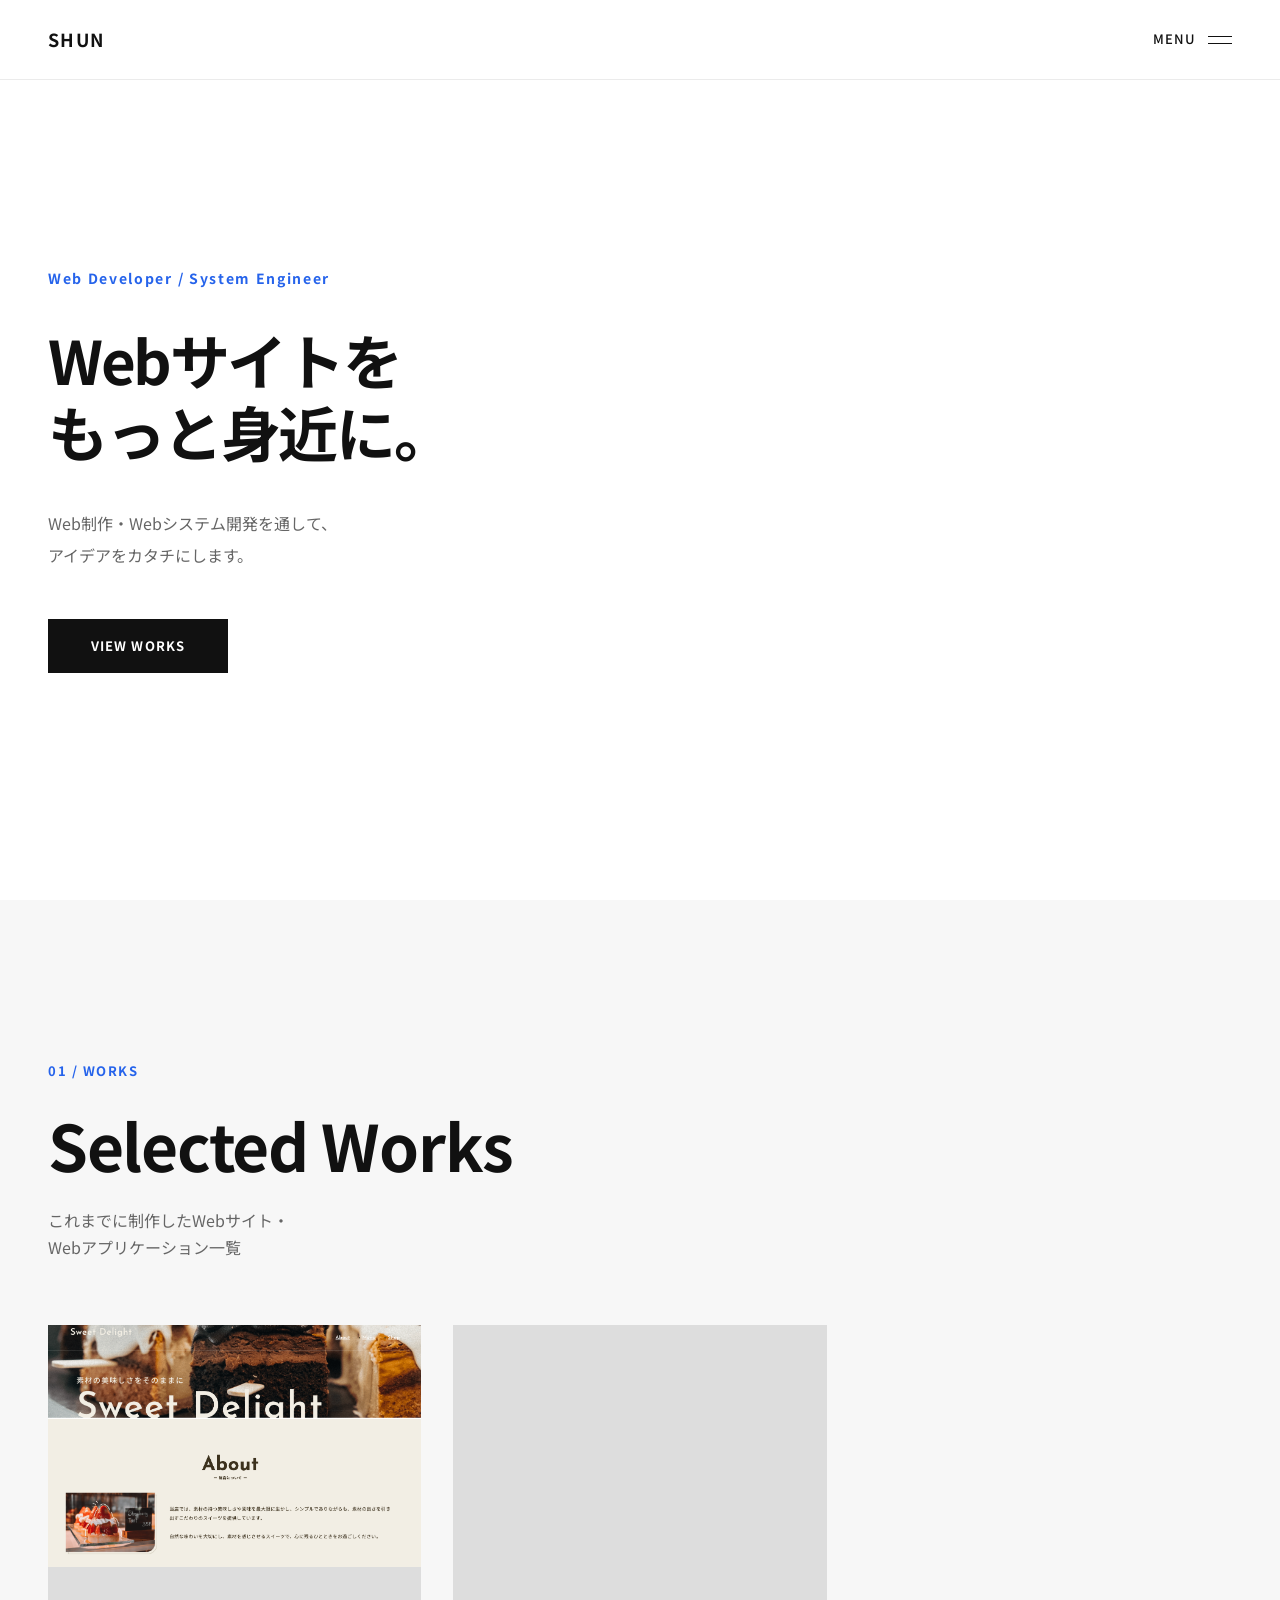
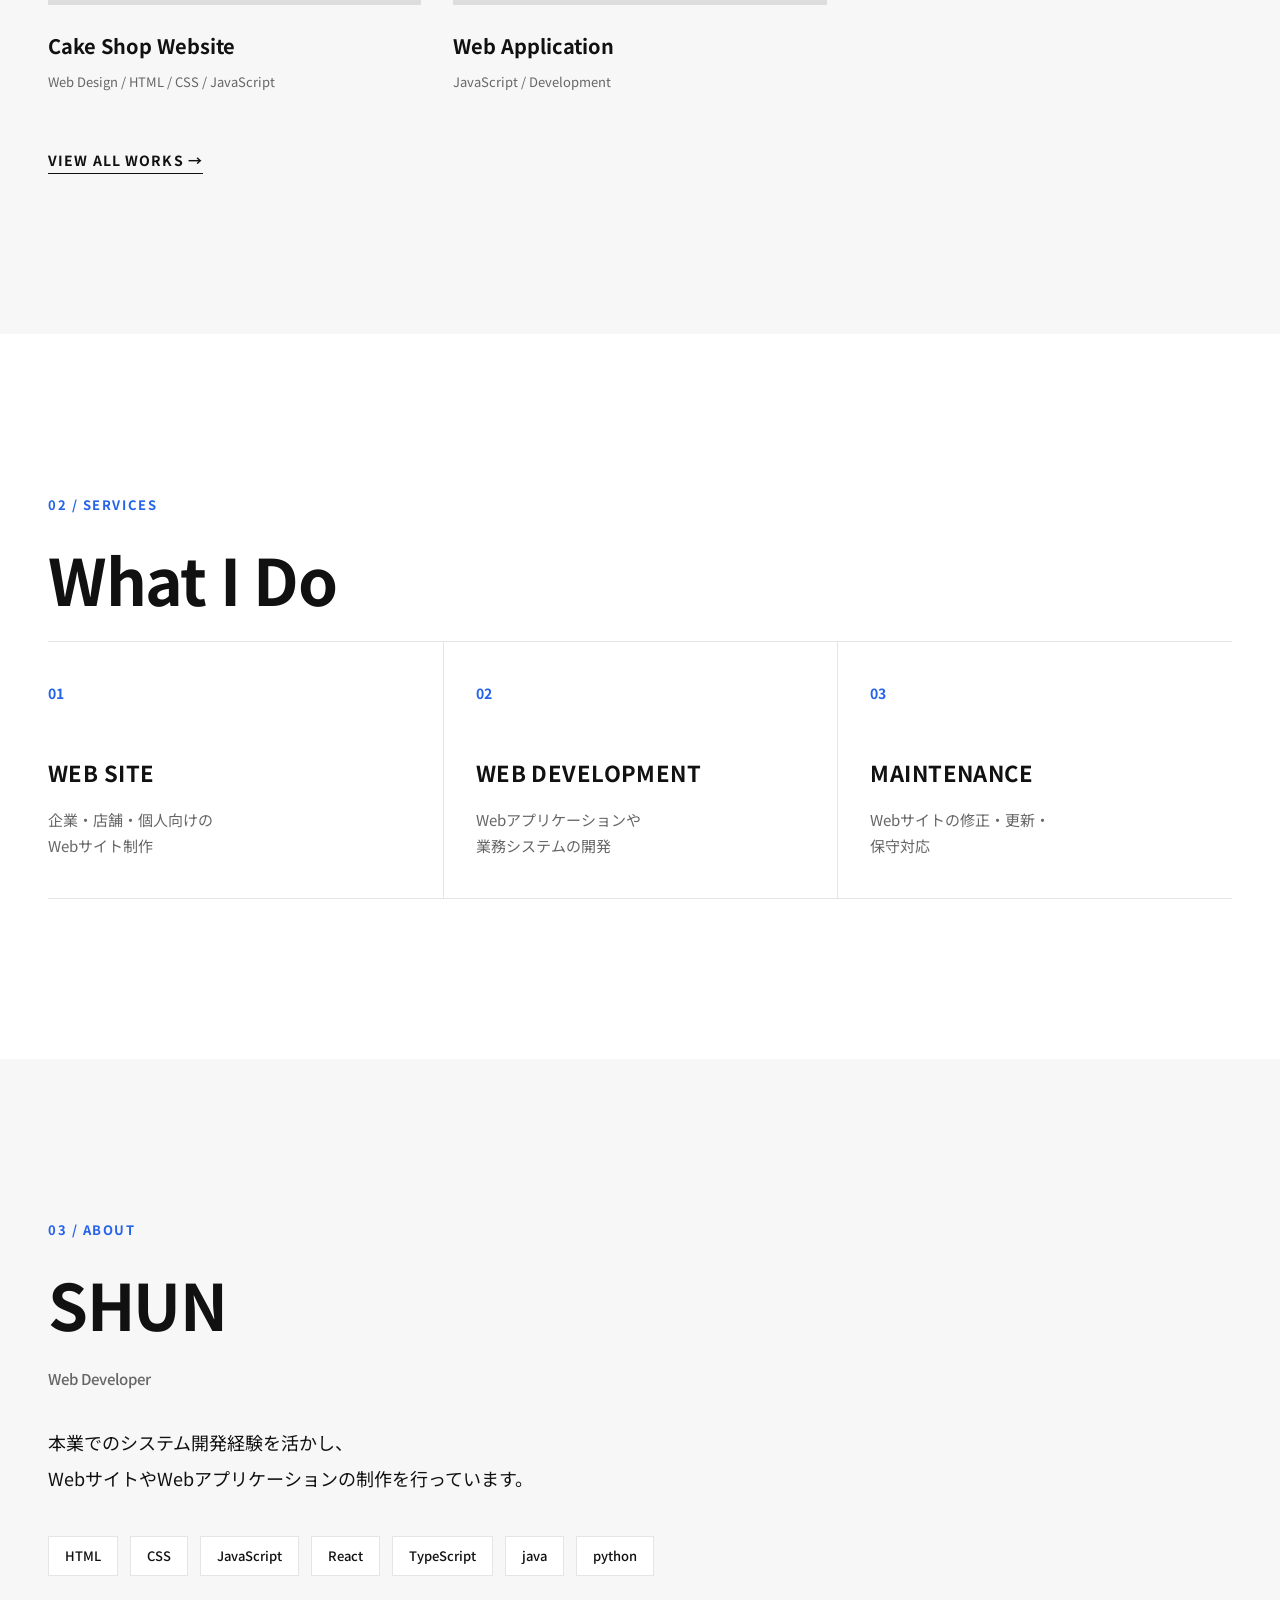
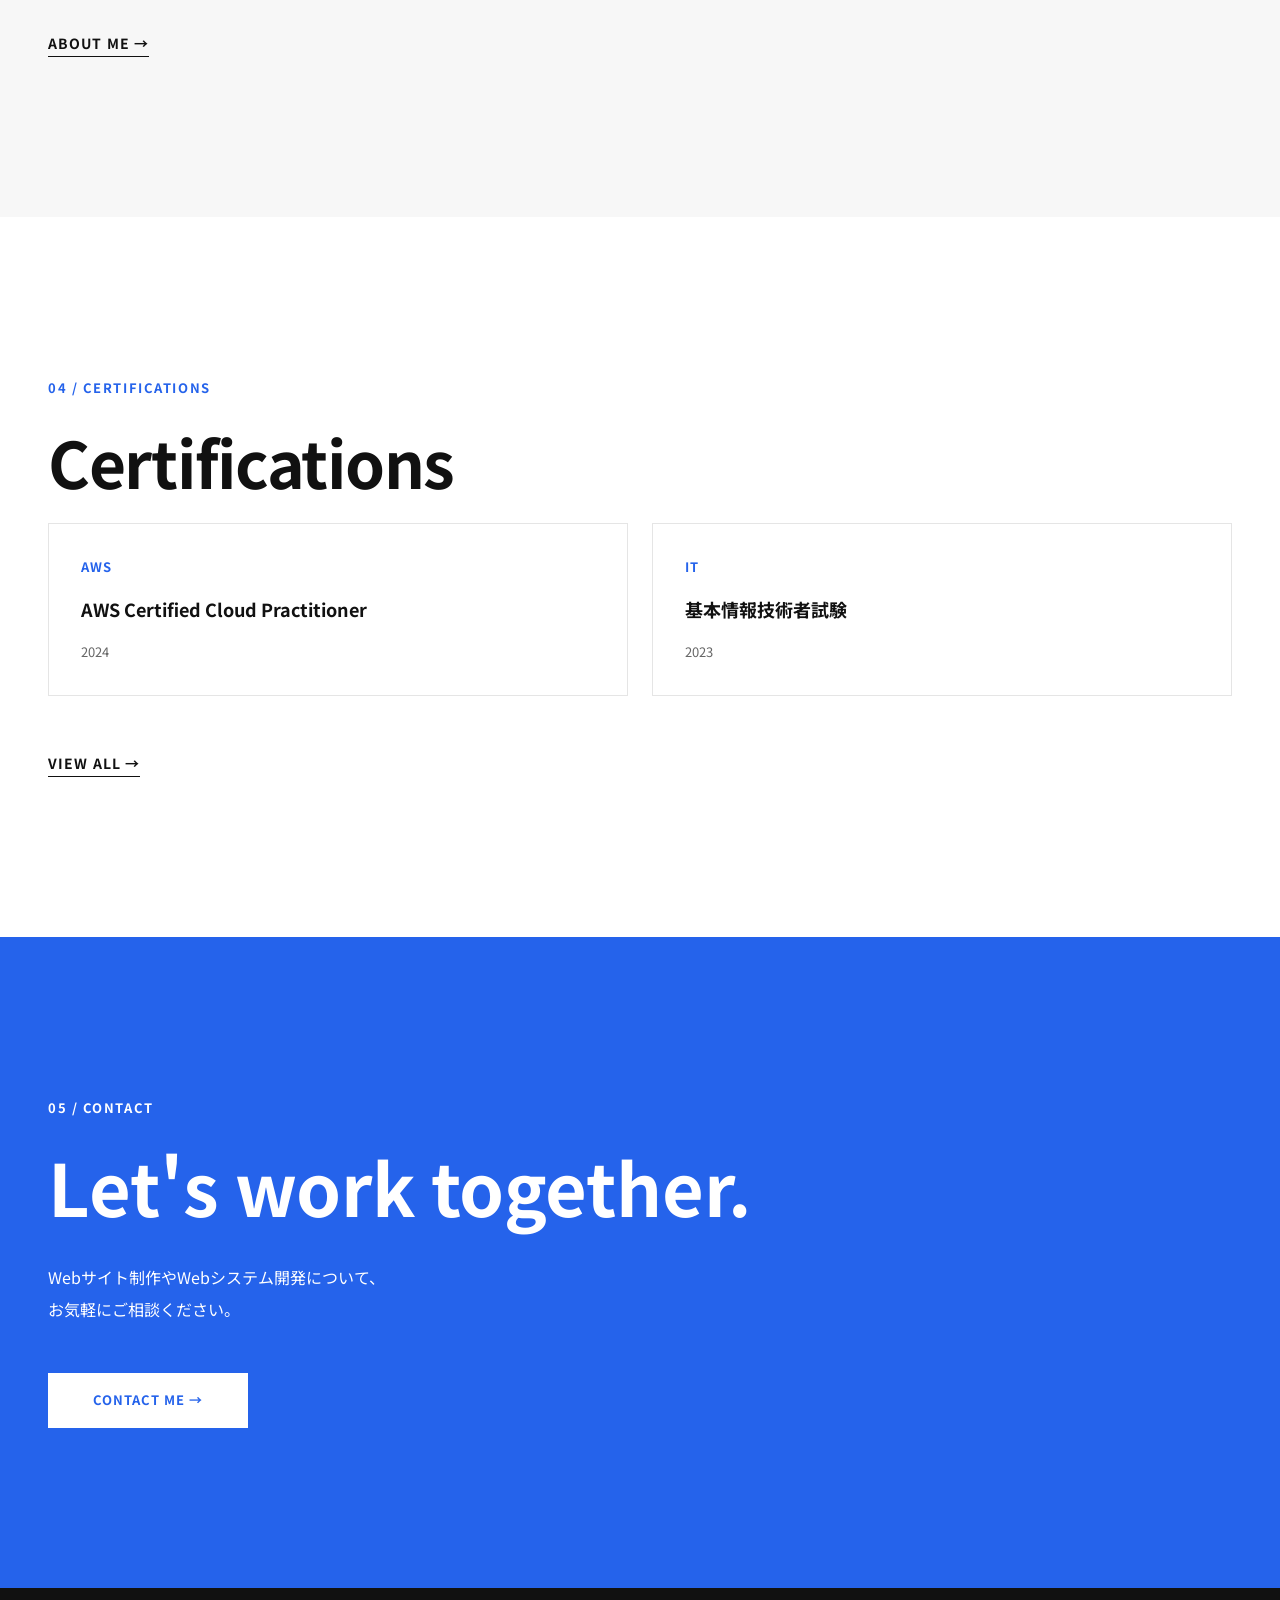
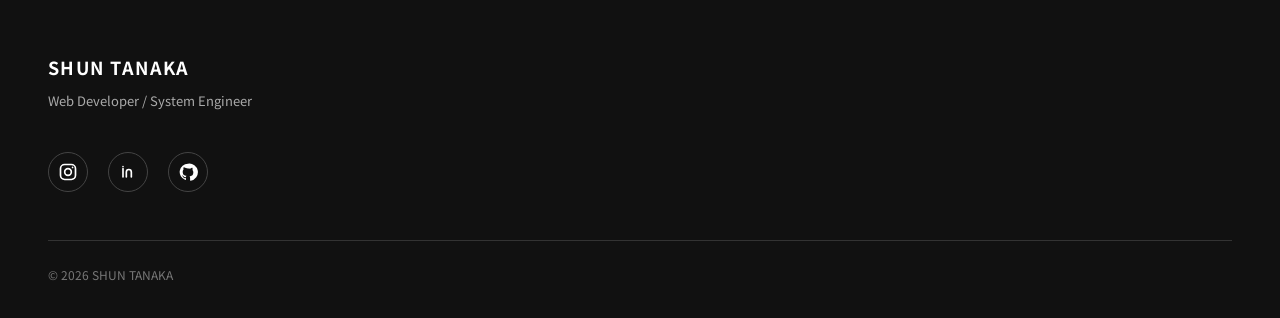
==== index.html @ af40bf5e "fix directry" ====
<!doctype html>
<html lang="ja">
  <head>
    <meta charset="UTF-8" />
    <meta name="viewport" content="width=device-width, initial-scale=1.0" />

    <title>SHUN | Web Developer</title>

    <!-- Google Fonts -->
    <link rel="preconnect" href="https://fonts.googleapis.com" />
    <link rel="preconnect" href="https://fonts.gstatic.com" crossorigin />
    <link
      href="https://fonts.googleapis.com/css2?family=Noto+Sans+JP:wght@400;500;700&display=swap"
      rel="stylesheet"
    />

    <!-- CSS -->
    <link rel="stylesheet" href="../css/style.css" />

    <!-- JavaScript -->
    <script src="../js/main.js" defer></script>
  </head>

  <body>
    <div id="header"></div>
    <!-- Main -->
    <main>
      <!-- Hero -->
      <section id="hero" class="hero">
        <div class="hero__inner">
          <p class="hero__eyebrow">Web Developer / System Engineer</p>

          <h1 class="hero__title">
            Webサイトを<br />
            もっと身近に。
          </h1>

          <p class="hero__description">
            Web制作・Webシステム開発を通して、<br />
            アイデアをカタチにします。
          </p>

          <a href="./works.html" class="hero__button"> VIEW WORKS </a>
        </div>
      </section>

      <!-- Works -->
      <section id="works" class="works">
        <div class="section__inner">
          <p class="section__eyebrow">01 / WORKS</p>

          <h2 class="section__title">Selected Works</h2>

          <p class="section__description">
            これまでに制作したWebサイト・<br />
            Webアプリケーション一覧
          </p>

          <div class="works__list">
            <article class="works__item">
              <a
                href="https://shun-0213.github.io/cake-shop/"
                target="_blank"
                rel="noopener noreferrer"
              >
                <div class="works__image">
                  <img src="../img/cake-shop.png" alt="Cake Shop Website" />
                </div>

                <h3 class="works__title">Cake Shop Website</h3>

                <p class="works__category">
                  Web Design / HTML / CSS / JavaScript
                </p>
              </a>
            </article>

            <article class="works__item">
              <a href="./works.html">
                <div class="works__image">
                  <!-- Project Image -->
                </div>

                <h3 class="works__title">Web Application</h3>

                <p class="works__category">JavaScript / Development</p>
              </a>
            </article>
          </div>

          <a href="./works.html" class="section__link"> VIEW ALL WORKS → </a>
        </div>
      </section>

      <!-- Services -->
      <section id="services" class="services">
        <div class="section__inner">
          <p class="section__eyebrow">02 / SERVICES</p>

          <h2 class="section__title">What I Do</h2>

          <div class="services__list">
            <article class="services__item">
              <span class="services__number">01</span>

              <h3 class="services__title">WEB SITE</h3>

              <p class="services__description">
                企業・店舗・個人向けの<br />
                Webサイト制作
              </p>
            </article>

            <article class="services__item">
              <span class="services__number">02</span>

              <h3 class="services__title">WEB DEVELOPMENT</h3>

              <p class="services__description">
                Webアプリケーションや<br />
                業務システムの開発
              </p>
            </article>

            <article class="services__item">
              <span class="services__number">03</span>

              <h3 class="services__title">MAINTENANCE</h3>

              <p class="services__description">
                Webサイトの修正・更新・<br />
                保守対応
              </p>
            </article>
          </div>
        </div>
      </section>

      <!-- About -->
      <section id="about" class="about">
        <div class="section__inner">
          <p class="section__eyebrow">03 / ABOUT</p>

          <h2 class="section__title">SHUN</h2>

          <p class="about__role">Web Developer</p>

          <p class="about__description">
            本業でのシステム開発経験を活かし、<br />
            WebサイトやWebアプリケーションの制作を行っています。
          </p>

          <div class="about__skills">
            <span>HTML</span>
            <span>CSS</span>
            <span>JavaScript</span>
            <span>React</span>
            <span>TypeScript</span>
            <span>java</span>
            <span>python</span>
          </div>

          <a href="./about.html" class="section__link"> ABOUT ME → </a>
        </div>
      </section>

      <!-- Certifications -->
      <section id="certifications" class="certifications">
        <div class="section__inner">
          <p class="section__eyebrow">04 / CERTIFICATIONS</p>

          <h2 class="section__title">Certifications</h2>

          <div class="certifications__list">
            <article class="certifications__item">
              <p class="certifications__category">AWS</p>

              <h3 class="certifications__title">
                AWS Certified Cloud Practitioner
              </h3>

              <p class="certifications__year">2024</p>
            </article>

            <article class="certifications__item">
              <p class="certifications__category">IT</p>

              <h3 class="certifications__title">基本情報技術者試験</h3>

              <p class="certifications__year">2023</p>
            </article>
          </div>

          <a href="./about.html" class="section__link"> VIEW ALL → </a>
        </div>
      </section>

      <!-- Contact -->
      <section id="contact" class="contact">
        <div class="section__inner">
          <p class="section__eyebrow">05 / CONTACT</p>

          <h2 class="contact__title">Let's work together.</h2>

          <p class="contact__description">
            Webサイト制作やWebシステム開発について、<br />
            お気軽にご相談ください。
          </p>

          <a href="./contact.html" class="contact__button"> CONTACT ME → </a>
        </div>
      </section>
    </main>

    <!-- Footer -->
    <div id="footer"></div>
  </body>
</html>
---- css/style.css ----
/* ========================================
   Reset
======================================== */

* {
  margin: 0;
  padding: 0;
  box-sizing: border-box;
}

html {
  scroll-behavior: smooth;
}

body {
  font-family: "Noto Sans JP", sans-serif;
  color: #111111;
  background-color: #ffffff;
  line-height: 1.7;
}

a {
  color: inherit;
  text-decoration: none;
}

button {
  font: inherit;
}

img {
  display: block;
  max-width: 100%;
}

/* ========================================
   Variables
======================================== */

:root {
  --color-primary: #2563eb;
  --color-text: #111111;
  --color-text-sub: #666666;
  --color-background: #ffffff;
  --color-background-sub: #f7f7f7;
  --color-border: #e5e5e5;

  --max-width: 1200px;
  --spacing-section: 160px;
}

/* ========================================
   Common
======================================== */

.section__inner {
  width: min(100% - 96px, var(--max-width));
  margin: 0 auto;
}

.section__eyebrow {
  margin-bottom: 24px;

  color: var(--color-primary);
  font-size: 13px;
  font-weight: 700;
  letter-spacing: 0.12em;
}

.section__title {
  margin-bottom: 24px;

  font-size: clamp(36px, 5vw, 64px);
  font-weight: 700;
  line-height: 1.2;
  letter-spacing: -0.02em;
}

.section__description {
  margin-bottom: 64px;

  color: var(--color-text-sub);
  font-size: 16px;
}

.section__link {
  display: inline-block;
  margin-top: 56px;

  color: var(--color-text);
  font-size: 14px;
  font-weight: 700;
  letter-spacing: 0.08em;

  border-bottom: 1px solid var(--color-text);

  transition:
    color 0.3s ease,
    border-color 0.3s ease;
}

.section__link:hover {
  color: var(--color-primary);
  border-color: var(--color-primary);
}

/* ========================================
   Header
======================================== */

.header {
  position: fixed;
  top: 0;
  left: 0;
  z-index: 1000;

  width: 100%;
  height: 80px;

  background-color: rgba(255, 255, 255, 0.9);
  border-bottom: 1px solid rgba(0, 0, 0, 0.08);

  backdrop-filter: blur(10px);
}

.header__inner {
  display: flex;
  align-items: center;
  justify-content: space-between;

  width: min(100% - 96px, var(--max-width));
  height: 100%;
  margin: 0 auto;
}

.header__logo {
  font-size: 18px;
  font-weight: 700;
  letter-spacing: 0.08em;
}

.header__menu-button {
  display: flex;
  align-items: center;
  gap: 12px;

  padding: 0;

  color: var(--color-text);
  background-color: transparent;
  border: none;

  cursor: pointer;
}

.header__menu-text {
  font-size: 13px;
  font-weight: 500;
  letter-spacing: 0.08em;
}

.header__menu-icon {
  display: flex;
  flex-direction: column;
  justify-content: center;
  gap: 6px;

  width: 24px;
  height: 24px;
}

.header__menu-icon span {
  display: block;

  width: 24px;
  height: 1px;

  background-color: var(--color-text);

  transition:
    transform 0.3s ease,
    opacity 0.3s ease;
}

/* ========================================
   Header Navigation
======================================== */

.header__navigation {
  position: fixed;
  top: 80px;
  right: 0;

  width: min(400px, 100%);
  height: calc(100vh - 80px);

  padding: 48px;

  background-color: #ffffff;

  border-left: 1px solid var(--color-border);

  transform: translateX(100%);
  visibility: hidden;

  transition:
    transform 0.4s ease,
    visibility 0.4s ease;
}

.header__navigation-list {
  display: flex;
  flex-direction: column;
  gap: 28px;

  list-style: none;
}

.header__navigation-list a {
  display: inline-block;

  font-size: 24px;
  font-weight: 700;

  transition: color 0.3s ease;
}

.header__navigation-list a:hover {
  color: var(--color-primary);
}

/* Navigation Open */

.header.is-menu-open .header__navigation {
  transform: translateX(0);
  visibility: visible;
}

.header.is-menu-open .header__menu-icon span:first-child {
  transform: translateY(3.5px) rotate(45deg);
}

.header.is-menu-open .header__menu-icon span:last-child {
  transform: translateY(-3.5px) rotate(-45deg);
}

/* ========================================
   Hero
======================================== */

.hero {
  display: flex;
  align-items: center;

  min-height: 100vh;
  padding: 160px 0 120px;
}

.hero__inner {
  width: min(100% - 96px, var(--max-width));
  margin: 0 auto;
}

.hero__eyebrow {
  margin-bottom: 32px;

  color: var(--color-primary);
  font-size: 14px;
  font-weight: 700;
  letter-spacing: 0.12em;
}

.hero__title {
  margin-bottom: 40px;

  font-size: 60px;
  font-weight: 700;
  line-height: 1.2;
  letter-spacing: -0.04em;
}

.hero__description {
  margin-bottom: 48px;

  color: var(--color-text-sub);
  font-size: 16px;
  line-height: 2;
}

.hero__button {
  display: inline-flex;
  align-items: center;
  justify-content: center;

  min-width: 180px;
  padding: 16px 28px;

  color: #ffffff;
  background-color: var(--color-text);

  font-size: 13px;
  font-weight: 700;
  letter-spacing: 0.08em;

  transition:
    background-color 0.3s ease,
    transform 0.3s ease;
}

.hero__button:hover {
  background-color: var(--color-primary);
  transform: translateY(-2px);
}

/* ========================================
   Works
======================================== */

.works {
  padding: var(--spacing-section) 0;
  background-color: var(--color-background-sub);
}

.works__list {
  display: grid;
  grid-template-columns: repeat(3, 1fr);
  gap: 32px;
}

.works__item {
  overflow: hidden;
}

.works__item a {
  display: block;
}

.works__image {
  aspect-ratio: 4 / 3;

  margin-bottom: 24px;

  background-color: #dddddd;

  transition: transform 0.4s ease;
}

.works__item a:hover .works__image {
  transform: scale(1.02);
}

.works__title {
  margin-bottom: 8px;

  font-size: 20px;
  font-weight: 700;
}

.works__category {
  color: var(--color-text-sub);
  font-size: 13px;
}

/* ========================================
   Services
======================================== */

.services {
  padding: var(--spacing-section) 0;
}

.services__list {
  display: grid;
  grid-template-columns: repeat(3, 1fr);

  border-top: 1px solid var(--color-border);
}

.services__item {
  padding: 40px 32px 40px 0;

  border-bottom: 1px solid var(--color-border);
}

.services__item + .services__item {
  padding-left: 32px;
  border-left: 1px solid var(--color-border);
}

.services__number {
  display: block;
  margin-bottom: 48px;

  color: var(--color-primary);
  font-size: 14px;
  font-weight: 700;
}

.services__title {
  margin-bottom: 16px;

  font-size: 22px;
  font-weight: 700;
  letter-spacing: 0.02em;
}

.services__description {
  color: var(--color-text-sub);
  font-size: 15px;
}

/* ========================================
   Home About
======================================== */

.about {
  padding: var(--spacing-section) 0;
  background-color: var(--color-background-sub);
}

.about__role {
  margin-bottom: 32px;

  color: var(--color-text-sub);
  font-size: 15px;
  font-weight: 500;
}

.about__description {
  margin-bottom: 40px;

  font-size: 18px;
  line-height: 2;
}

.about__skills {
  display: flex;
  flex-wrap: wrap;
  gap: 12px;
}

.about__skills span {
  padding: 8px 16px;

  font-size: 13px;
  font-weight: 500;

  border: 1px solid var(--color-border);
  background-color: var(--color-background);
}

/* ========================================
   Home Certifications
======================================== */

.certifications {
  padding: var(--spacing-section) 0;
}

.certifications__list {
  display: grid;
  grid-template-columns: repeat(2, 1fr);
  gap: 24px;
}

.certifications__item {
  padding: 32px;

  border: 1px solid var(--color-border);

  transition:
    border-color 0.3s ease,
    transform 0.3s ease;
}

.certifications__item:hover {
  border-color: var(--color-primary);
  transform: translateY(-4px);
}

.certifications__category {
  margin-bottom: 16px;

  color: var(--color-primary);
  font-size: 13px;
  font-weight: 700;
  letter-spacing: 0.08em;
}

.certifications__title {
  margin-bottom: 16px;

  font-size: 18px;
  font-weight: 700;
}

.certifications__year {
  color: var(--color-text-sub);
  font-size: 13px;
}

/* ========================================
   Contact
======================================== */

.contact {
  padding: var(--spacing-section) 0;

  color: #ffffff;
  background-color: var(--color-primary);
}

.contact .section__eyebrow {
  color: #ffffff;
}

.contact__title {
  margin-bottom: 32px;

  font-size: clamp(40px, 6vw, 72px);
  font-weight: 700;
  line-height: 1.2;
}

.contact__description {
  margin-bottom: 48px;

  font-size: 16px;
  line-height: 2;
}

.contact__button {
  display: inline-flex;
  align-items: center;
  justify-content: center;

  min-width: 200px;
  padding: 16px 28px;

  color: var(--color-primary);
  background-color: #ffffff;

  font-size: 13px;
  font-weight: 700;
  letter-spacing: 0.08em;

  transition:
    background-color 0.3s ease,
    color 0.3s ease,
    transform 0.3s ease;
}

.contact__button:hover {
  color: #ffffff;
  background-color: var(--color-text);
  transform: translateY(-2px);
}

/* ----------------------------------------
   Contact Button Group (Instagram / Mail)
---------------------------------------- */

.contact__button-group {
  display: flex;
  flex-wrap: wrap;
  gap: 16px;
}

.contact__button--secondary {
  display: inline-flex;
  align-items: center;
  justify-content: center;

  min-width: 200px;
  padding: 16px 28px;

  font-size: 13px;
  font-weight: 700;
  letter-spacing: 0.08em;

  background-color: transparent;

  transition:
    background-color 0.3s ease,
    color 0.3s ease,
    transform 0.3s ease;
}

.contact__button--secondary:hover {
  transform: translateY(-2px);
}

/* 青背景(.contact)の上で使う場合 */
.contact .contact__button--secondary {
  color: #ffffff;
  border: 1px solid #ffffff;
}

.contact .contact__button--secondary:hover {
  color: var(--color-primary);
  background-color: #ffffff;
}

/* 薄いグレー背景(.work-contact)の上で使う場合 */
.work-contact .contact__button--secondary {
  color: var(--color-text);
  border: 1px solid var(--color-text);
}

.work-contact .contact__button--secondary:hover {
  color: #ffffff;
  background-color: var(--color-text);
}

/* ========================================
   Footer
======================================== */

.footer {
  padding: 64px 0 32px;

  color: #ffffff;
  background-color: #111111;
}

.footer__inner {
  width: min(100% - 96px, var(--max-width));
  margin: 0 auto;
}

.footer__logo {
  display: inline-block;
  margin-bottom: 8px;

  font-size: 18px;
  font-weight: 700;
  letter-spacing: 0.08em;
}

.footer__role {
  margin-bottom: 40px;

  color: #aaaaaa;
  font-size: 13px;
}

.footer__social {
  display: flex;
  align-items: center;
  gap: 20px;

  margin-bottom: 48px;
}

.footer__social a {
  display: flex;
  align-items: center;
  justify-content: center;

  width: 40px;
  height: 40px;

  color: #ffffff;

  border: 1px solid #444444;
  border-radius: 50%;

  transition:
    color 0.3s ease,
    background-color 0.3s ease,
    border-color 0.3s ease;
}

.footer__social a:hover {
  color: #111111;
  background-color: #ffffff;
  border-color: #ffffff;
}

.footer__social svg {
  width: 20px;
  height: 20px;
}

.footer__copyright {
  padding-top: 24px;

  color: #777777;
  font-size: 12px;

  border-top: 1px solid #333333;
}

/* ========================================
   Responsive
======================================== */

@media (max-width: 768px) {
  :root {
    --spacing-section: 96px;
  }

  /* Common */

  .section__inner,
  .header__inner,
  .hero__inner,
  .footer__inner {
    width: min(100% - 40px, var(--max-width));
  }

  /* Header */

  .header {
    height: 64px;
  }

  .header__logo {
    font-size: 16px;
  }

  .header__navigation {
    top: 64px;
    height: calc(100vh - 64px);

    padding: 40px 20px;
  }

  .header__navigation-list {
    gap: 24px;
  }

  .header__navigation-list a {
    font-size: 20px;
  }

  /* Hero */

  .hero {
    min-height: 100svh;
    padding: 120px 0 80px;
  }

  .hero__eyebrow {
    margin-bottom: 24px;

    font-size: 12px;
  }

  .hero__title {
    margin-bottom: 28px;

    font-size: clamp(40px, 11vw, 64px);
  }

  .hero__description {
    font-size: 14px;
  }

  /* Works */

  .works__list {
    grid-template-columns: 1fr;
    gap: 48px;
  }

  /* Services */

  .services__list {
    grid-template-columns: 1fr;
  }

  .services__item,
  .services__item + .services__item {
    padding: 32px 0;

    border-left: none;
  }

  .services__number {
    margin-bottom: 32px;
  }

  /* Home About */

  .about__description {
    font-size: 16px;
  }

  /* Certifications */

  .certifications__list {
    grid-template-columns: 1fr;
  }

  /* Contact */

  .contact__description {
    font-size: 14px;
  }

  .contact__button-group {
    flex-direction: column;
  }

  .contact__button,
  .contact__button--secondary {
    width: 100%;
  }

  /* Footer */

  .footer {
    padding-top: 48px;
  }

  .footer__social {
    gap: 16px;
  }

  .footer__social a {
    width: 38px;
    height: 38px;
  }

  .footer__social svg {
    width: 19px;
    height: 19px;
  }
}
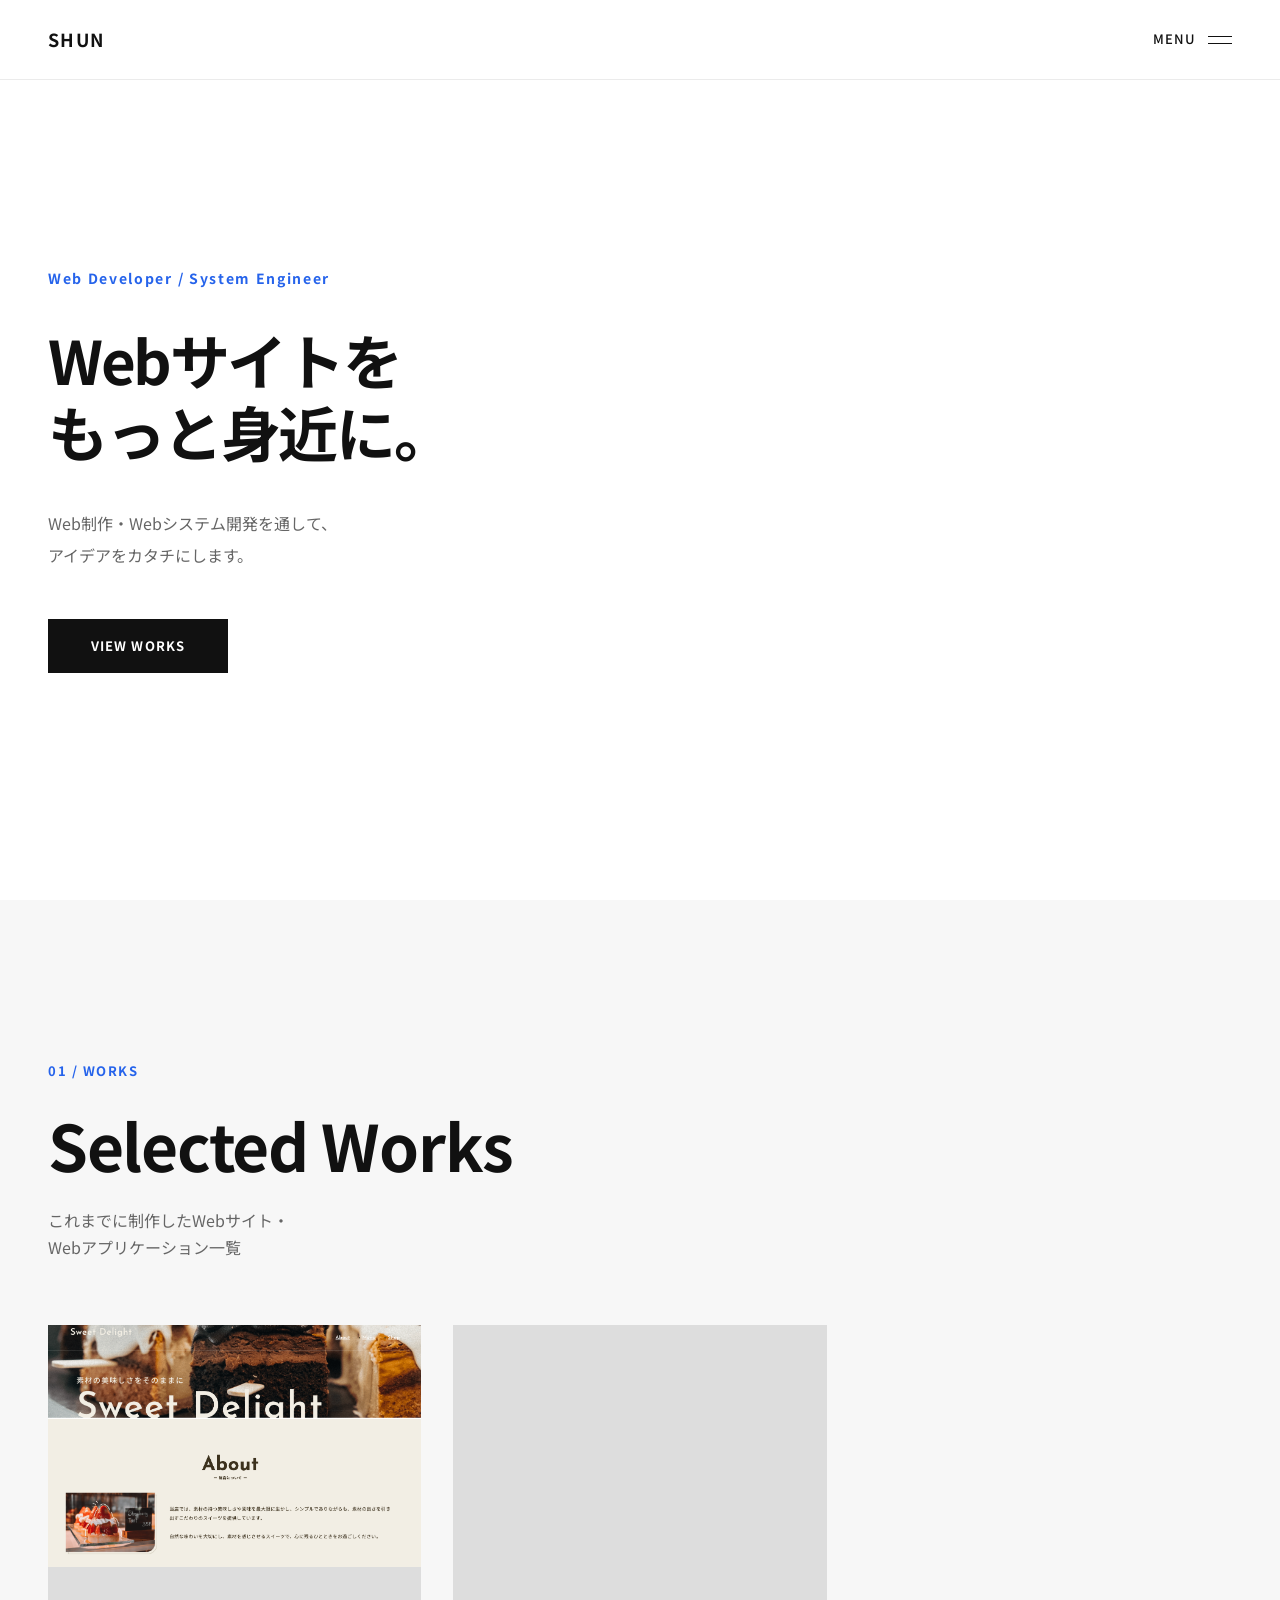
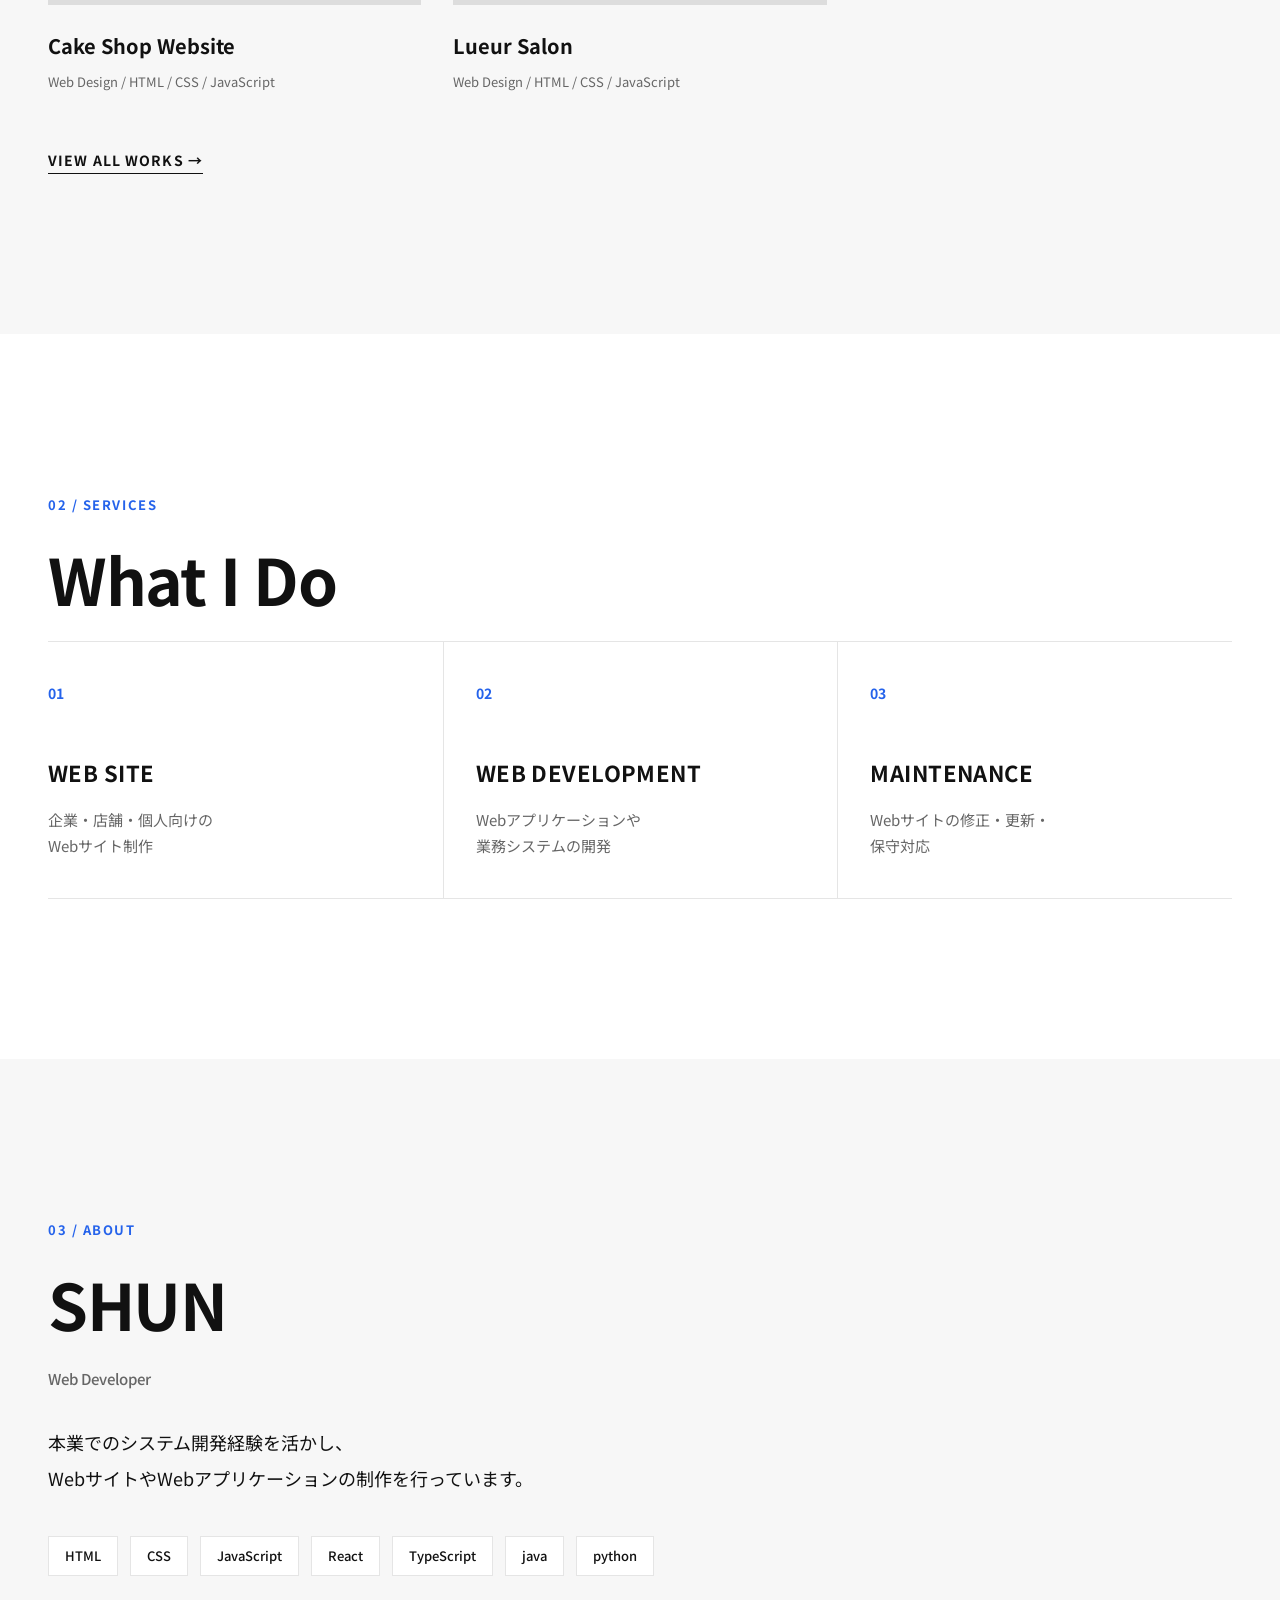
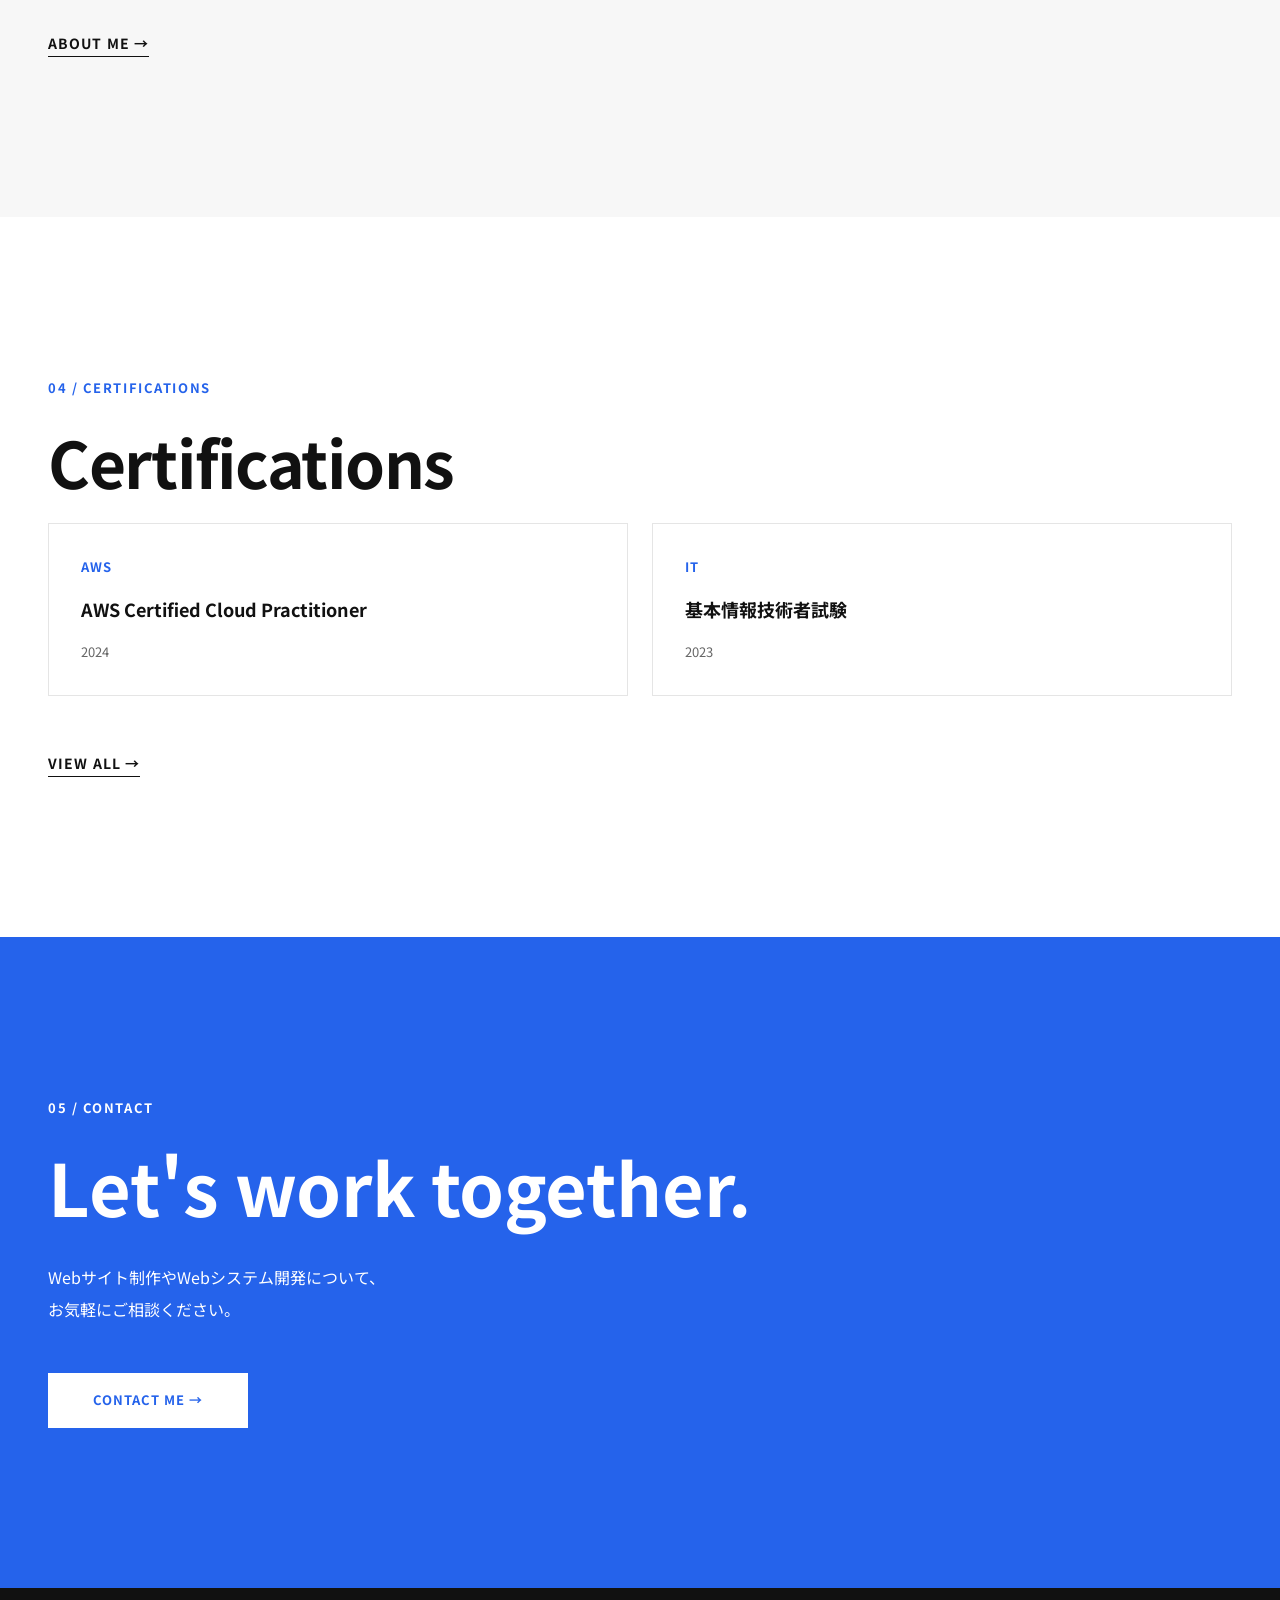
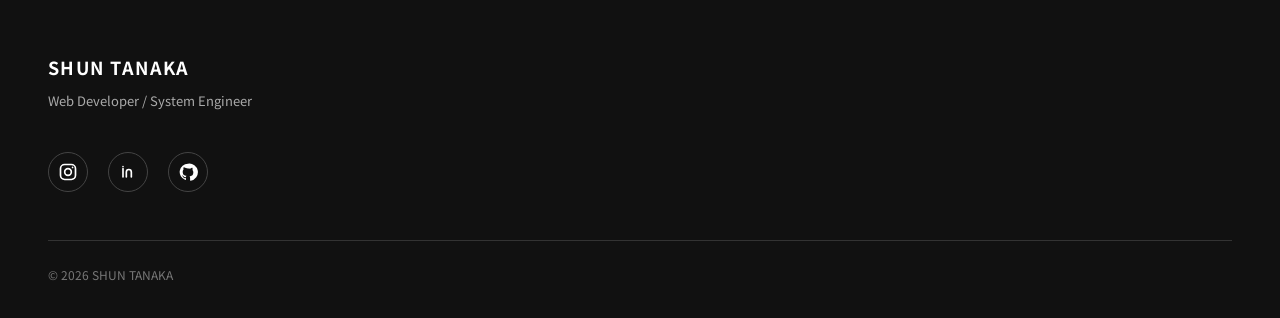
==== commit c8909e27: "Add salon to selected works and note cake project AI usage" ====
--- a/index.html
+++ b/index.html
@@ -76,14 +76,26 @@
             </article>
 
             <article class="works__item">
-              <a href="./works.html">
+              <a
+                href="https://lueur-salon-nine.vercel.app/"
+                target="_blank"
+                rel="noopener noreferrer"
+              >
                 <div class="works__image">
-                  <!-- Project Image -->
+                  <iframe
+                    src="https://lueur-salon-nine.vercel.app/"
+                    title="Lueur Salon Website Preview"
+                    loading="lazy"
+                    tabindex="-1"
+                    style="display: block; width: 100%; height: 100%; border: none; pointer-events: none;"
+                  ></iframe>
                 </div>
 
-                <h3 class="works__title">Web Application</h3>
-
-                <p class="works__category">JavaScript / Development</p>
+                <h3 class="works__title">Lueur Salon</h3>
+
+                <p class="works__category">
+                  Web Design / HTML / CSS / JavaScript
+                </p>
               </a>
             </article>
           </div>
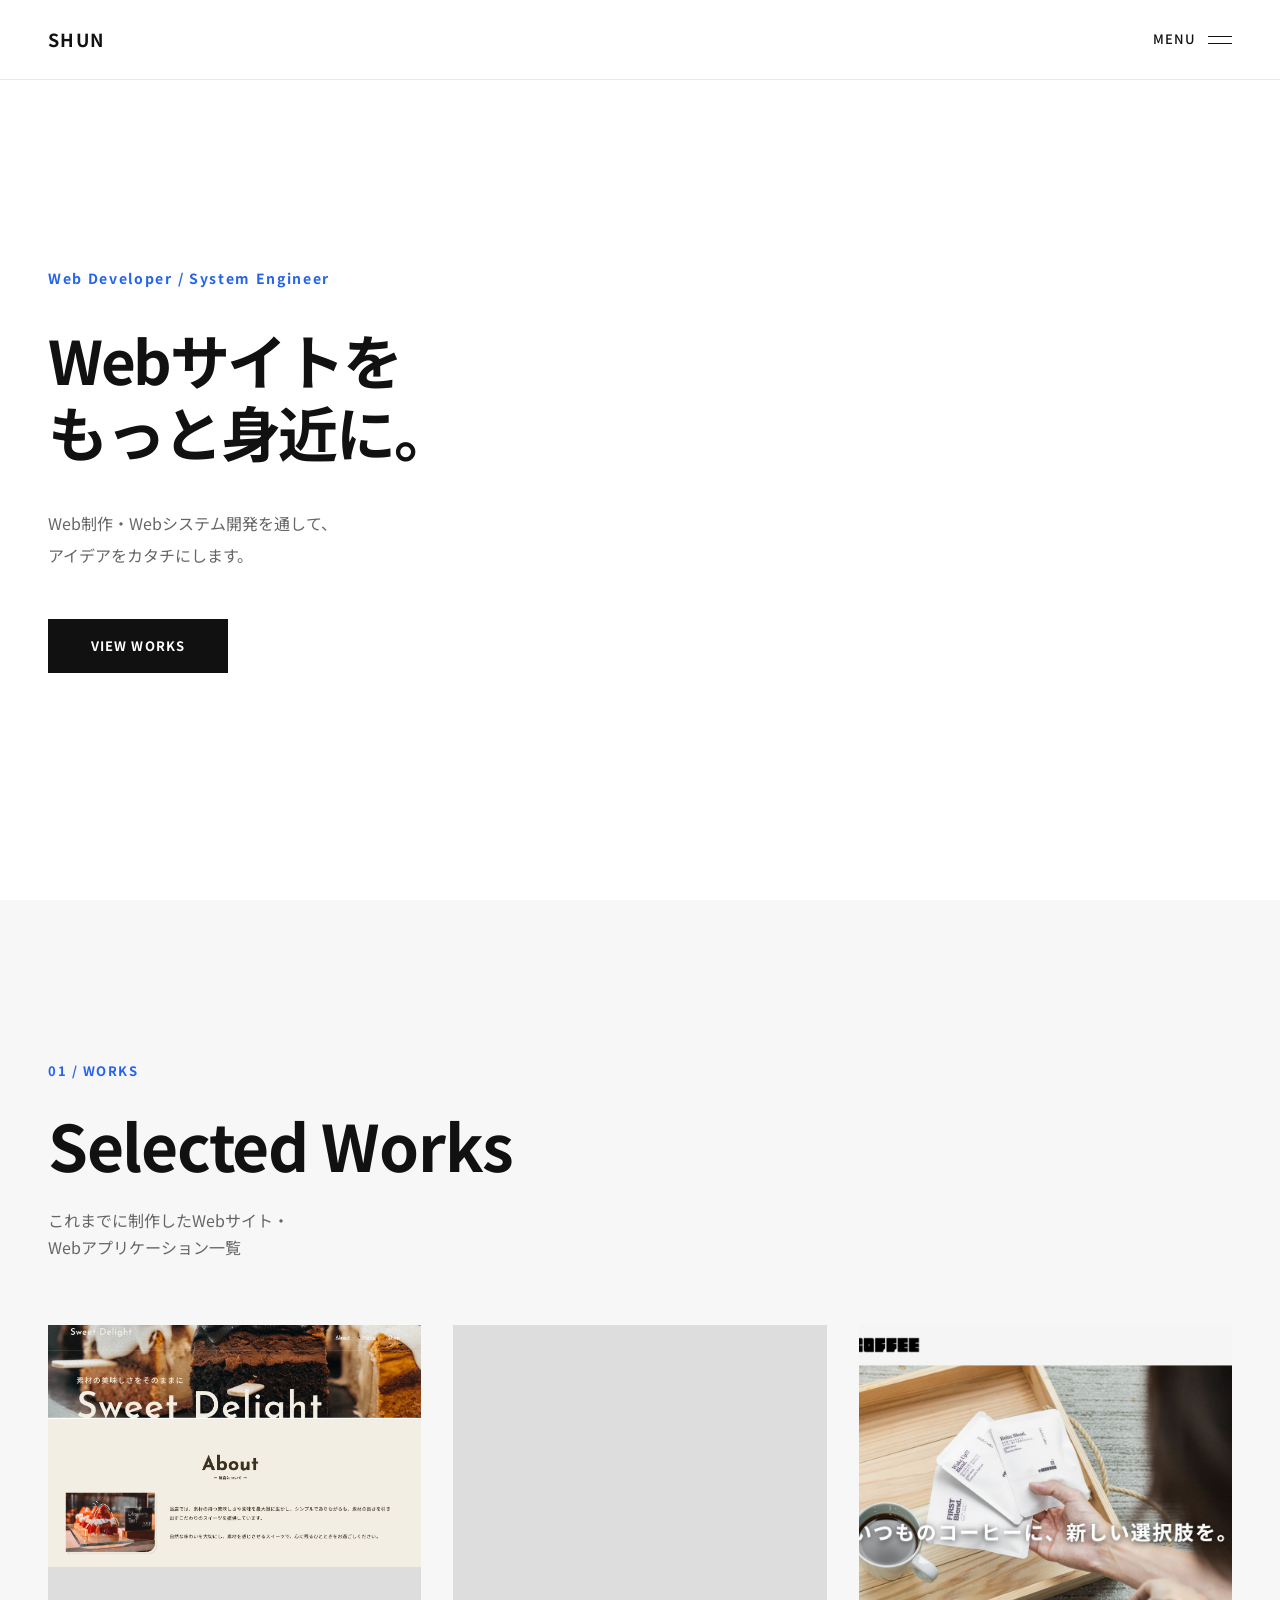
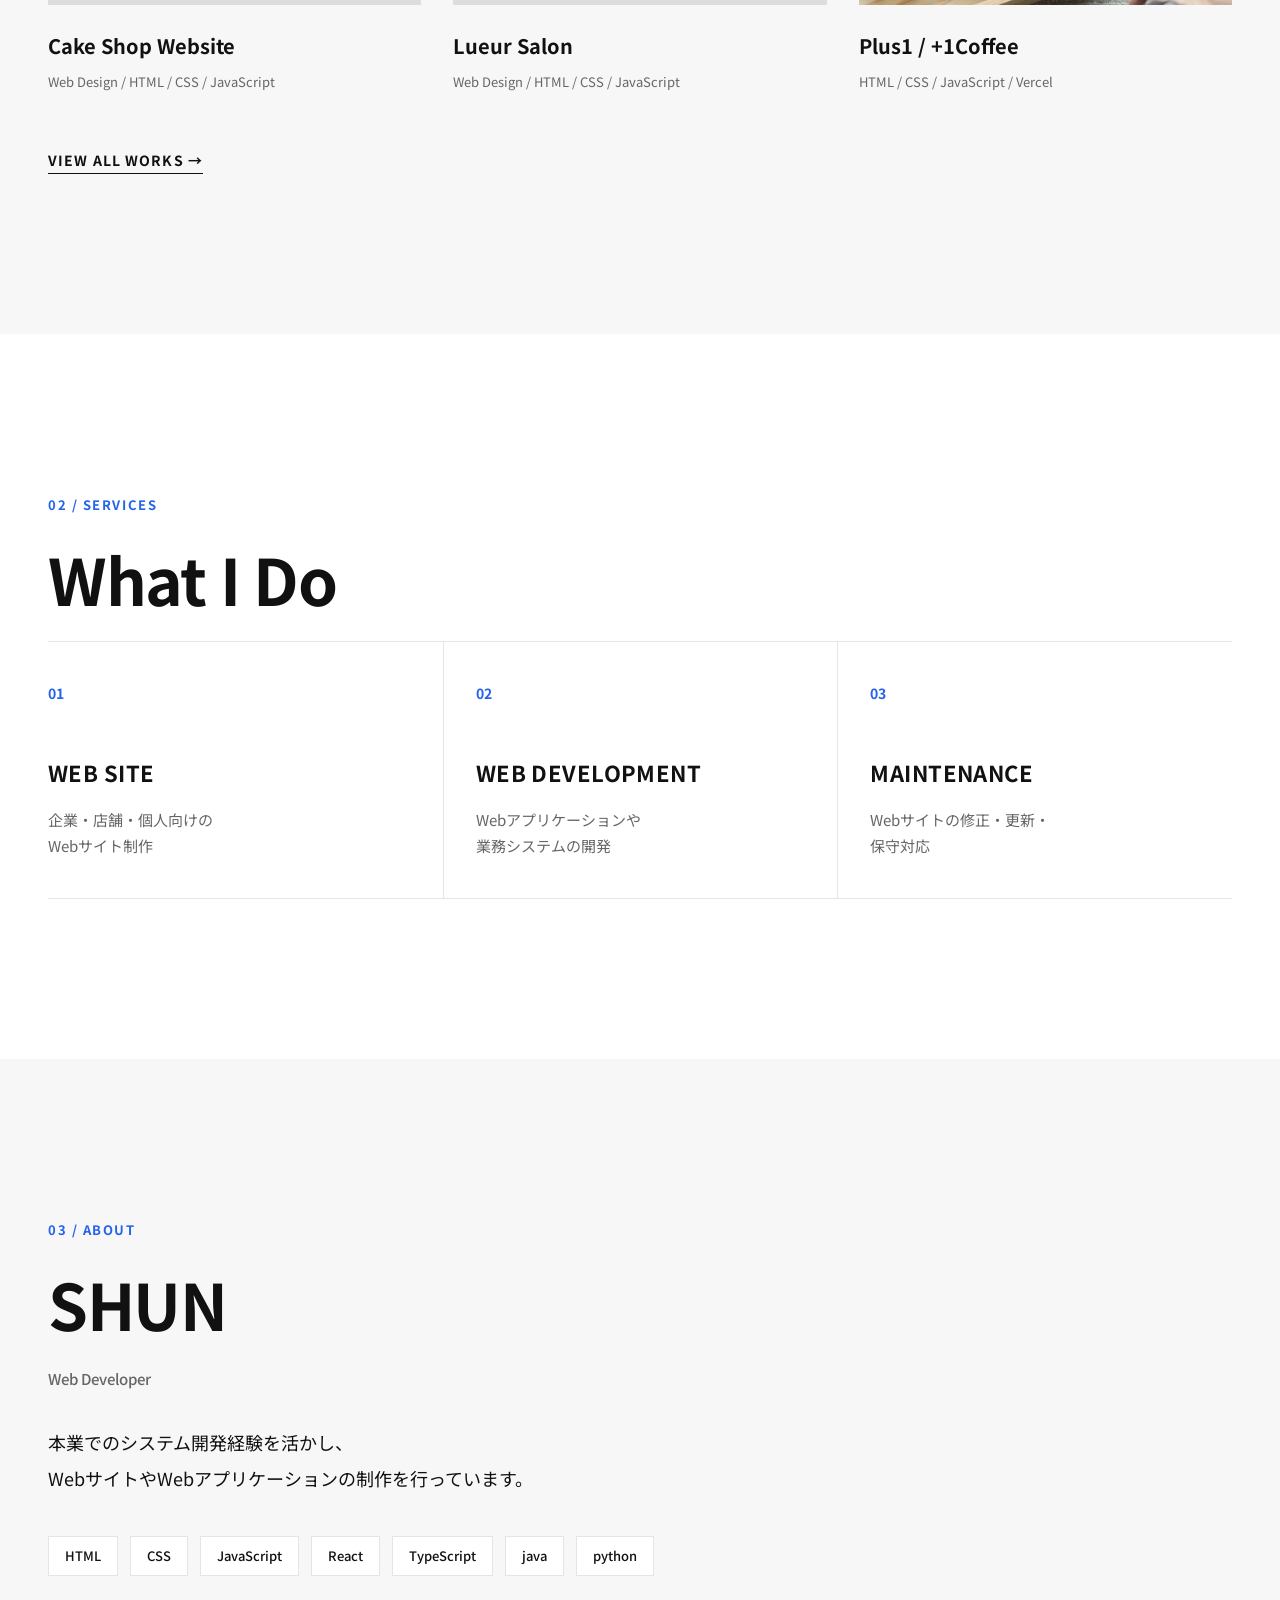
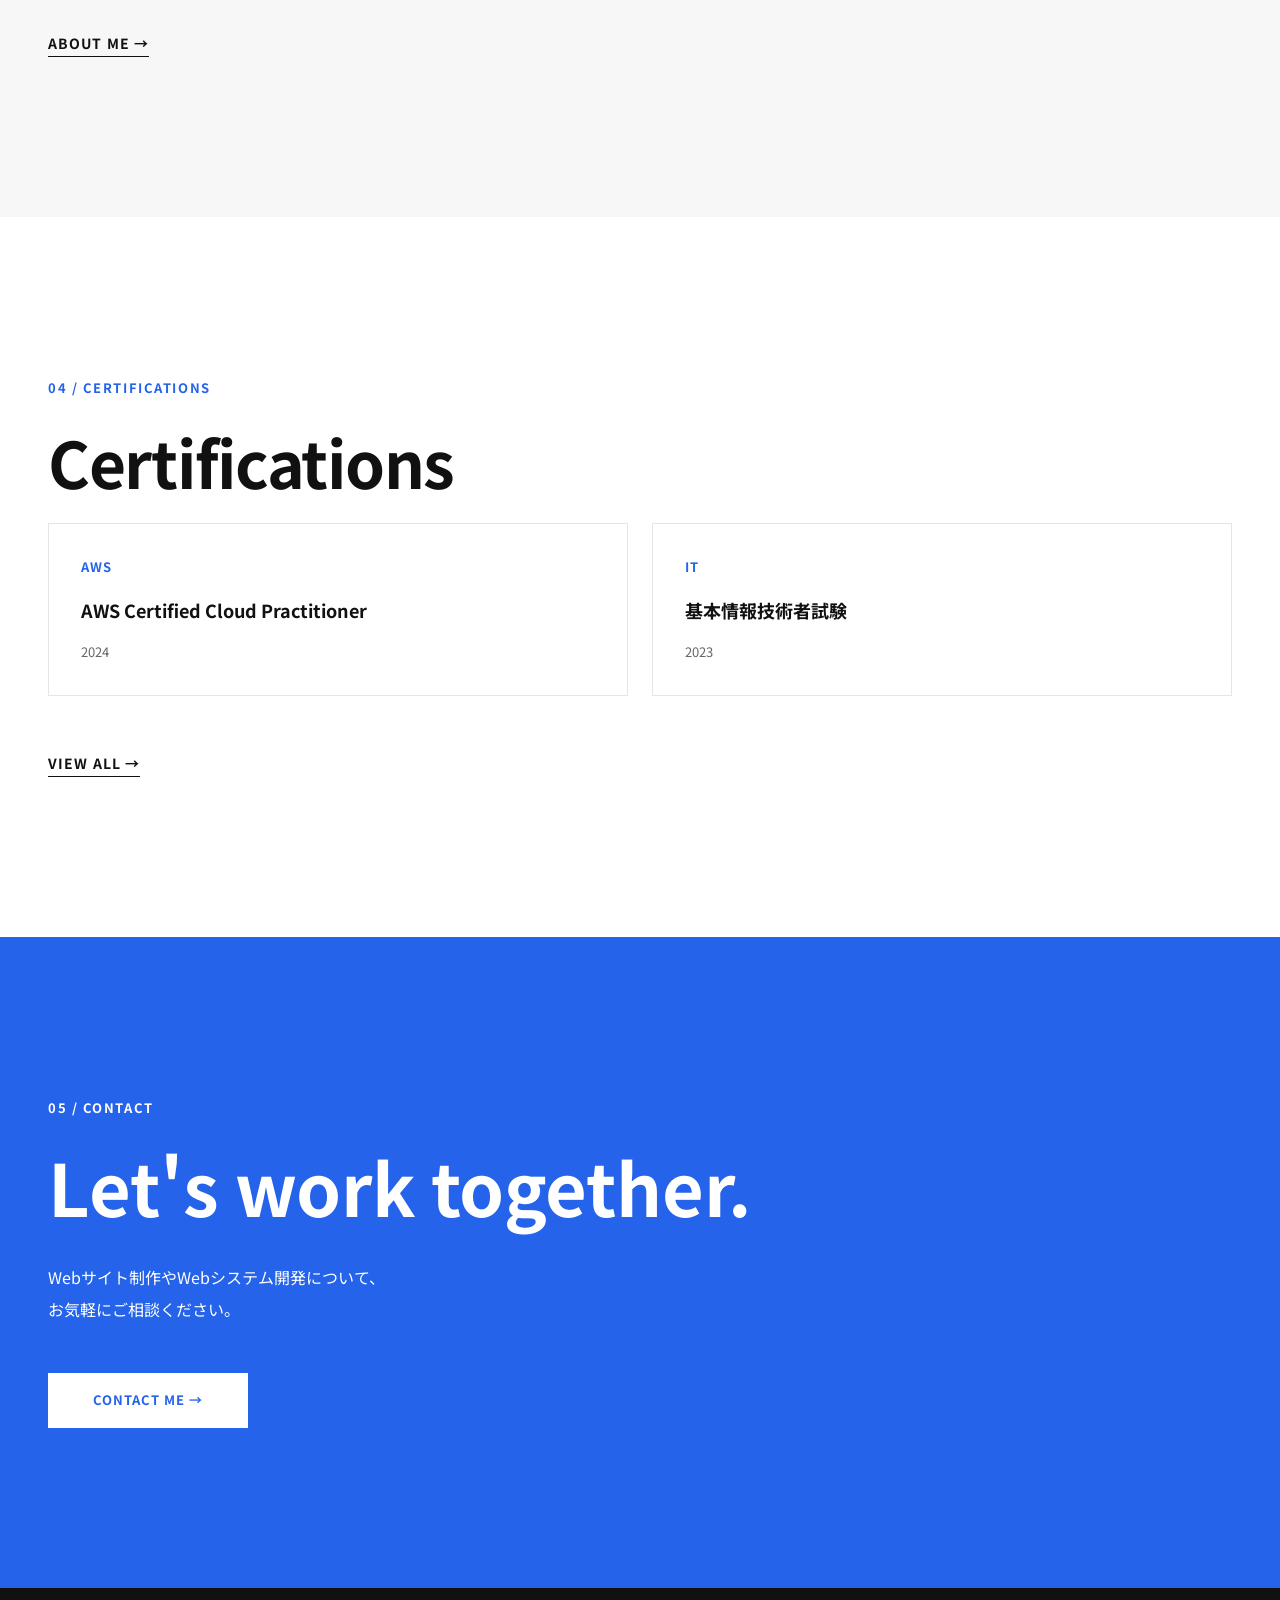
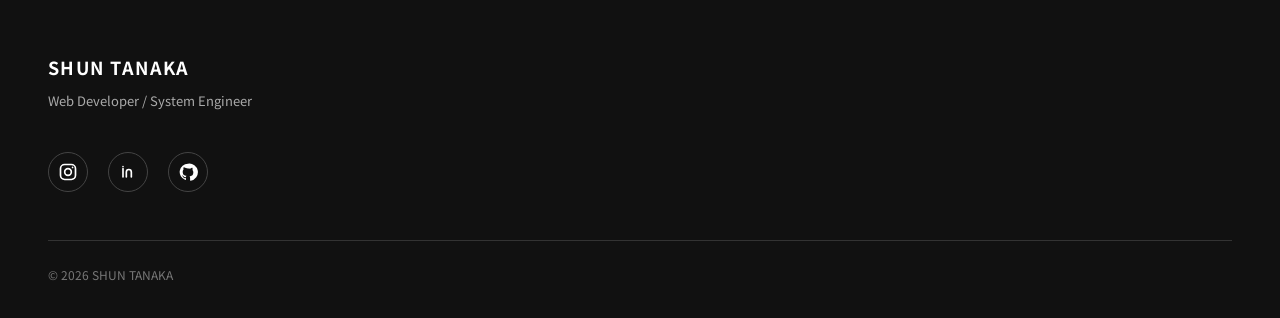
==== commit ccbedf97: "Add Plus1 coffee website to portfolio works" ====
--- a/index.html
+++ b/index.html
@@ -98,6 +98,15 @@
                 </p>
               </a>
             </article>
+            <article class="works__item">
+              <a href="https://plus1-omega.vercel.app/" target="_blank" rel="noopener noreferrer">
+                <div class="works__image">
+                  <img src="./img/plus1.png" alt="Plus1（+1Coffee）のトップページ" width="1280" height="720" loading="lazy" style="display: block; width: 100%; height: 100%; object-fit: cover; object-position: top;" />
+                </div>
+                <h3 class="works__title">Plus1 / +1Coffee</h3>
+                <p class="works__category">HTML / CSS / JavaScript / Vercel</p>
+              </a>
+            </article>
           </div>
 
           <a href="./works.html" class="section__link"> VIEW ALL WORKS → </a>
